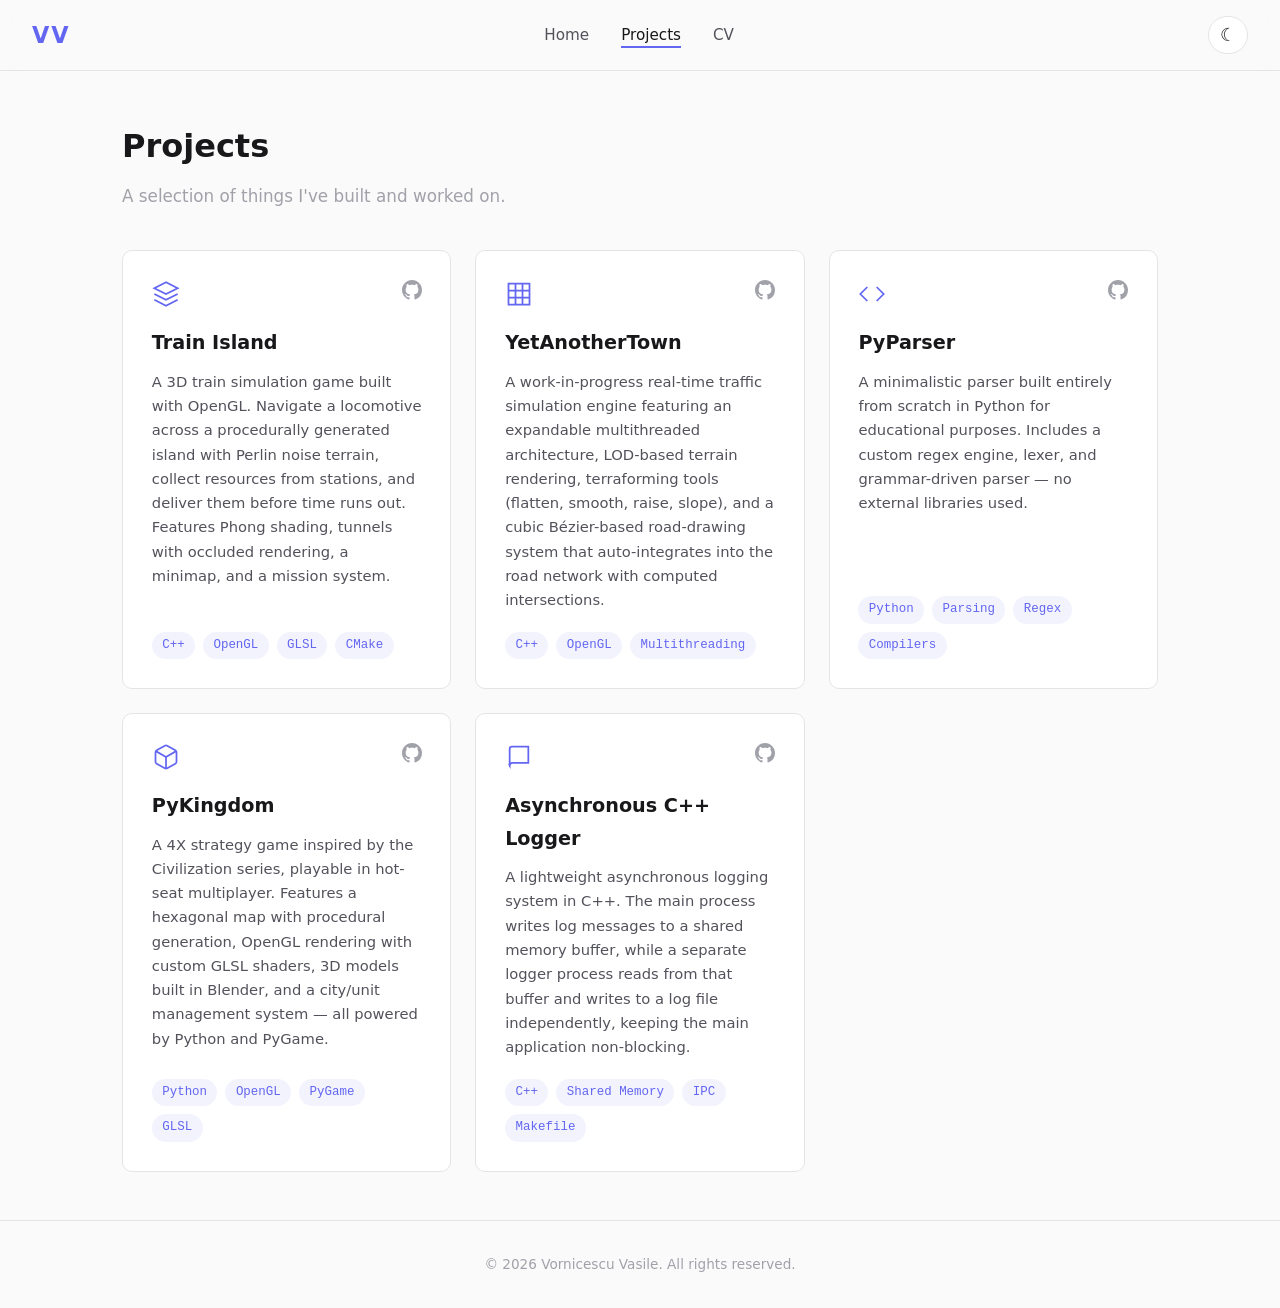
==== projects.html @ 759bb144 "upload" ====
<!DOCTYPE html>
<html lang="en" data-theme="dark">
<head>
    <meta charset="UTF-8">
    <meta name="viewport" content="width=device-width, initial-scale=1.0">
    <title>Projects — Vornicescu Vasile</title>
    <link rel="stylesheet" href="style.css">
</head>
<body>
    <nav class="navbar">
        <a href="index.html" class="nav-logo">VV</a>
        <ul class="nav-links">
            <li><a href="index.html">Home</a></li>
            <li><a href="projects.html" class="active">Projects</a></li>
            <li><a href="cv.html">CV</a></li>
        </ul>
        <button class="theme-toggle" id="themeToggle" aria-label="Toggle theme">
            <span class="icon-sun">&#9788;</span>
            <span class="icon-moon">&#9790;</span>
        </button>
    </nav>

    <main class="page-content">
        <h1 class="page-title">Projects</h1>
        <p class="page-subtitle">A selection of things I've built and worked on.</p>

        <div class="projects-grid">

            <!-- Project 1: Train Island -->
            <article class="project-card">
                <div class="project-header">
                    <svg class="project-icon" width="28" height="28" viewBox="0 0 24 24" fill="none" stroke="currentColor" stroke-width="1.5">
                        <path d="M12 2L2 7l10 5 10-5-10-5zM2 17l10 5 10-5M2 12l10 5 10-5"/>
                    </svg>
                    <div class="project-links">
                        <a href="https://github.com/vorni22/TrainIsland" target="_blank" aria-label="Source code">
                            <svg width="20" height="20" viewBox="0 0 24 24" fill="currentColor"><path d="M12 0C5.37 0 0 5.37 0 12c0 5.31 3.435 9.795 8.205 11.385.6.105.825-.255.825-.57 0-.285-.015-1.23-.015-2.235-3.015.555-3.795-.735-4.035-1.41-.135-.345-.72-1.41-1.23-1.695-.42-.225-1.02-.78-.015-.795.945-.015 1.62.87 1.845 1.23 1.08 1.815 2.805 1.305 3.495.99.105-.78.42-1.305.765-1.605-2.67-.3-5.46-1.335-5.46-5.925 0-1.305.465-2.385 1.23-3.225-.12-.3-.54-1.53.12-3.18 0 0 1.005-.315 3.3 1.23.96-.27 1.98-.405 3-.405s2.04.135 3 .405c2.295-1.56 3.3-1.23 3.3-1.23.66 1.65.24 2.88.12 3.18.765.84 1.23 1.905 1.23 3.225 0 4.605-2.805 5.625-5.475 5.925.435.375.81 1.095.81 2.22 0 1.605-.015 2.895-.015 3.3 0 .315.225.69.825.57A12.02 12.02 0 0024 12c0-6.63-5.37-12-12-12z"/></svg>
                        </a>
                    </div>
                </div>
                <h2 class="project-title">Train Island</h2>
                <p class="project-description">
                    A 3D train simulation game built with OpenGL. Navigate a locomotive across a
                    procedurally generated island with Perlin noise terrain, collect resources from
                    stations, and deliver them before time runs out. Features Phong shading,
                    tunnels with occluded rendering, a minimap, and a mission system.
                </p>
                <ul class="project-tech">
                    <li>C++</li>
                    <li>OpenGL</li>
                    <li>GLSL</li>
                    <li>CMake</li>
                </ul>
            </article>

            <!-- Project 2: YetAnotherTown -->
            <article class="project-card">
                <div class="project-header">
                    <svg class="project-icon" width="28" height="28" viewBox="0 0 24 24" fill="none" stroke="currentColor" stroke-width="1.5">
                        <path d="M3 3h18v18H3zM9 3v18M15 3v18M3 9h18M3 15h18"/>
                    </svg>
                    <div class="project-links">
                        <a href="https://github.com/vorni22/YetAnotherTown" target="_blank" aria-label="Source code">
                            <svg width="20" height="20" viewBox="0 0 24 24" fill="currentColor"><path d="M12 0C5.37 0 0 5.37 0 12c0 5.31 3.435 9.795 8.205 11.385.6.105.825-.255.825-.57 0-.285-.015-1.23-.015-2.235-3.015.555-3.795-.735-4.035-1.41-.135-.345-.72-1.41-1.23-1.695-.42-.225-1.02-.78-.015-.795.945-.015 1.62.87 1.845 1.23 1.08 1.815 2.805 1.305 3.495.99.105-.78.42-1.305.765-1.605-2.67-.3-5.46-1.335-5.46-5.925 0-1.305.465-2.385 1.23-3.225-.12-.3-.54-1.53.12-3.18 0 0 1.005-.315 3.3 1.23.96-.27 1.98-.405 3-.405s2.04.135 3 .405c2.295-1.56 3.3-1.23 3.3-1.23.66 1.65.24 2.88.12 3.18.765.84 1.23 1.905 1.23 3.225 0 4.605-2.805 5.625-5.475 5.925.435.375.81 1.095.81 2.22 0 1.605-.015 2.895-.015 3.3 0 .315.225.69.825.57A12.02 12.02 0 0024 12c0-6.63-5.37-12-12-12z"/></svg>
                        </a>
                    </div>
                </div>
                <h2 class="project-title">YetAnotherTown</h2>
                <p class="project-description">
                    A work-in-progress real-time traffic simulation engine featuring
                    an expandable multithreaded architecture, LOD-based terrain rendering,
                    terraforming tools (flatten, smooth, raise, slope), and a cubic
                    B&eacute;zier-based road-drawing system that auto-integrates into the
                    road network with computed intersections.
                </p>
                <ul class="project-tech">
                    <li>C++</li>
                    <li>OpenGL</li>
                    <li>Multithreading</li>
                </ul>
            </article>

            <!-- Project 3: PyParser -->
            <article class="project-card">
                <div class="project-header">
                    <svg class="project-icon" width="28" height="28" viewBox="0 0 24 24" fill="none" stroke="currentColor" stroke-width="1.5">
                        <path d="M16 18l6-6-6-6M8 6l-6 6 6 6"/>
                    </svg>
                    <div class="project-links">
                        <a href="https://github.com/vorni22/PyParser" target="_blank" aria-label="Source code">
                            <svg width="20" height="20" viewBox="0 0 24 24" fill="currentColor"><path d="M12 0C5.37 0 0 5.37 0 12c0 5.31 3.435 9.795 8.205 11.385.6.105.825-.255.825-.57 0-.285-.015-1.23-.015-2.235-3.015.555-3.795-.735-4.035-1.41-.135-.345-.72-1.41-1.23-1.695-.42-.225-1.02-.78-.015-.795.945-.015 1.62.87 1.845 1.23 1.08 1.815 2.805 1.305 3.495.99.105-.78.42-1.305.765-1.605-2.67-.3-5.46-1.335-5.46-5.925 0-1.305.465-2.385 1.23-3.225-.12-.3-.54-1.53.12-3.18 0 0 1.005-.315 3.3 1.23.96-.27 1.98-.405 3-.405s2.04.135 3 .405c2.295-1.56 3.3-1.23 3.3-1.23.66 1.65.24 2.88.12 3.18.765.84 1.23 1.905 1.23 3.225 0 4.605-2.805 5.625-5.475 5.925.435.375.81 1.095.81 2.22 0 1.605-.015 2.895-.015 3.3 0 .315.225.69.825.57A12.02 12.02 0 0024 12c0-6.63-5.37-12-12-12z"/></svg>
                        </a>
                    </div>
                </div>
                <h2 class="project-title">PyParser</h2>
                <p class="project-description">
                    A minimalistic parser built entirely from scratch in Python for
                    educational purposes. Includes a custom regex engine, lexer, and
                    grammar-driven parser &mdash; no external libraries used.
                </p>
                <ul class="project-tech">
                    <li>Python</li>
                    <li>Parsing</li>
                    <li>Regex</li>
                    <li>Compilers</li>
                </ul>
            </article>

            <!-- Project 4: PyKingdom -->
            <article class="project-card">
                <div class="project-header">
                    <svg class="project-icon" width="28" height="28" viewBox="0 0 24 24" fill="none" stroke="currentColor" stroke-width="1.5">
                        <path d="M21 16V8a2 2 0 00-1-1.73l-7-4a2 2 0 00-2 0l-7 4A2 2 0 003 8v8a2 2 0 001 1.73l7 4a2 2 0 002 0l7-4A2 2 0 0021 16z"/>
                        <polyline points="3.27 6.96 12 12.01 20.73 6.96"/>
                        <line x1="12" y1="22.08" x2="12" y2="12"/>
                    </svg>
                    <div class="project-links">
                        <a href="https://github.com/vorni22/PyKingdom" target="_blank" aria-label="Source code">
                            <svg width="20" height="20" viewBox="0 0 24 24" fill="currentColor"><path d="M12 0C5.37 0 0 5.37 0 12c0 5.31 3.435 9.795 8.205 11.385.6.105.825-.255.825-.57 0-.285-.015-1.23-.015-2.235-3.015.555-3.795-.735-4.035-1.41-.135-.345-.72-1.41-1.23-1.695-.42-.225-1.02-.78-.015-.795.945-.015 1.62.87 1.845 1.23 1.08 1.815 2.805 1.305 3.495.99.105-.78.42-1.305.765-1.605-2.67-.3-5.46-1.335-5.46-5.925 0-1.305.465-2.385 1.23-3.225-.12-.3-.54-1.53.12-3.18 0 0 1.005-.315 3.3 1.23.96-.27 1.98-.405 3-.405s2.04.135 3 .405c2.295-1.56 3.3-1.23 3.3-1.23.66 1.65.24 2.88.12 3.18.765.84 1.23 1.905 1.23 3.225 0 4.605-2.805 5.625-5.475 5.925.435.375.81 1.095.81 2.22 0 1.605-.015 2.895-.015 3.3 0 .315.225.69.825.57A12.02 12.02 0 0024 12c0-6.63-5.37-12-12-12z"/></svg>
                        </a>
                    </div>
                </div>
                <h2 class="project-title">PyKingdom</h2>
                <p class="project-description">
                    A 4X strategy game inspired by the Civilization series, playable in
                    hot-seat multiplayer. Features a hexagonal map with procedural generation,
                    OpenGL rendering with custom GLSL shaders, 3D models built in Blender,
                    and a city/unit management system &mdash; all powered by Python and PyGame.
                </p>
                <ul class="project-tech">
                    <li>Python</li>
                    <li>OpenGL</li>
                    <li>PyGame</li>
                    <li>GLSL</li>
                </ul>
            </article>

            <!-- Project 5: AsynchronousCppLogger -->
            <article class="project-card">
                <div class="project-header">
                    <svg class="project-icon" width="28" height="28" viewBox="0 0 24 24" fill="none" stroke="currentColor" stroke-width="1.5">
                        <path d="M4 19.5A2.5 2.5 0 016.5 17H20M4 19.5A2.5 2.5 0 014 17V5a2 2 0 012-2h14v14H6.5A2.5 2.5 0 004 19.5z"/>
                    </svg>
                    <div class="project-links">
                        <a href="https://github.com/vorni22/AsynchronousCppLogger" target="_blank" aria-label="Source code">
                            <svg width="20" height="20" viewBox="0 0 24 24" fill="currentColor"><path d="M12 0C5.37 0 0 5.37 0 12c0 5.31 3.435 9.795 8.205 11.385.6.105.825-.255.825-.57 0-.285-.015-1.23-.015-2.235-3.015.555-3.795-.735-4.035-1.41-.135-.345-.72-1.41-1.23-1.695-.42-.225-1.02-.78-.015-.795.945-.015 1.62.87 1.845 1.23 1.08 1.815 2.805 1.305 3.495.99.105-.78.42-1.305.765-1.605-2.67-.3-5.46-1.335-5.46-5.925 0-1.305.465-2.385 1.23-3.225-.12-.3-.54-1.53.12-3.18 0 0 1.005-.315 3.3 1.23.96-.27 1.98-.405 3-.405s2.04.135 3 .405c2.295-1.56 3.3-1.23 3.3-1.23.66 1.65.24 2.88.12 3.18.765.84 1.23 1.905 1.23 3.225 0 4.605-2.805 5.625-5.475 5.925.435.375.81 1.095.81 2.22 0 1.605-.015 2.895-.015 3.3 0 .315.225.69.825.57A12.02 12.02 0 0024 12c0-6.63-5.37-12-12-12z"/></svg>
                        </a>
                    </div>
                </div>
                <h2 class="project-title">Asynchronous C++ Logger</h2>
                <p class="project-description">
                    A lightweight asynchronous logging system in C++. The main process writes
                    log messages to a shared memory buffer, while a separate logger process
                    reads from that buffer and writes to a log file independently,
                    keeping the main application non-blocking.
                </p>
                <ul class="project-tech">
                    <li>C++</li>
                    <li>Shared Memory</li>
                    <li>IPC</li>
                    <li>Makefile</li>
                </ul>
            </article>

        </div>
    </main>

    <footer class="footer">
        <p>&copy; 2026 Vornicescu Vasile. All rights reserved.</p>
    </footer>

    <script src="main.js"></script>
</body>
</html>
---- style.css ----
/* ===== CSS Custom Properties (Theme Tokens) ===== */
:root {
    /* Shared */
    --font-sans: 'Segoe UI', system-ui, -apple-system, sans-serif;
    --font-mono: 'Cascadia Code', 'Fira Code', 'Consolas', monospace;
    --max-width: 1100px;
    --radius: 10px;
    --transition: 0.3s ease;
}

/* ---------- Dark Theme (default) ---------- */
[data-theme="dark"] {
    --bg-primary: #0a0a0f;
    --bg-secondary: #12121a;
    --bg-card: #16161f;
    --bg-card-hover: #1e1e2a;
    --text-primary: #e4e4e7;
    --text-secondary: #a1a1aa;
    --text-muted: #71717a;
    --accent: #818cf8;
    --accent-hover: #6366f1;
    --accent-subtle: rgba(129, 140, 248, 0.1);
    --border: #27272a;
    --border-hover: #3f3f46;
    --shadow: 0 4px 24px rgba(0, 0, 0, 0.4);
    --nav-bg: rgba(10, 10, 15, 0.85);
}

/* ---------- Light Theme ---------- */
[data-theme="light"] {
    --bg-primary: #fafafa;
    --bg-secondary: #f4f4f5;
    --bg-card: #ffffff;
    --bg-card-hover: #f9f9fb;
    --text-primary: #18181b;
    --text-secondary: #52525b;
    --text-muted: #a1a1aa;
    --accent: #6366f1;
    --accent-hover: #4f46e5;
    --accent-subtle: rgba(99, 102, 241, 0.08);
    --border: #e4e4e7;
    --border-hover: #d4d4d8;
    --shadow: 0 4px 24px rgba(0, 0, 0, 0.06);
    --nav-bg: rgba(250, 250, 250, 0.85);
}

/* ===== Reset & Base ===== */
*, *::before, *::after {
    margin: 0;
    padding: 0;
    box-sizing: border-box;
}

html {
    scroll-behavior: smooth;
}

body {
    font-family: var(--font-sans);
    background: var(--bg-primary);
    color: var(--text-primary);
    line-height: 1.7;
    transition: background var(--transition), color var(--transition);
    min-height: 100vh;
    display: flex;
    flex-direction: column;
}

a {
    color: var(--accent);
    text-decoration: none;
    transition: color var(--transition);
}

a:hover {
    color: var(--accent-hover);
}

/* ===== Navbar ===== */
.navbar {
    position: sticky;
    top: 0;
    z-index: 100;
    display: flex;
    align-items: center;
    justify-content: space-between;
    padding: 1rem 2rem;
    background: var(--nav-bg);
    backdrop-filter: blur(12px);
    border-bottom: 1px solid var(--border);
    transition: background var(--transition), border-color var(--transition);
}

.nav-logo {
    font-size: 1.4rem;
    font-weight: 700;
    color: var(--accent);
    letter-spacing: 2px;
}

.nav-logo:hover {
    color: var(--accent-hover);
}

.nav-links {
    display: flex;
    list-style: none;
    gap: 2rem;
}

.nav-links a {
    color: var(--text-secondary);
    font-weight: 500;
    font-size: 0.95rem;
    position: relative;
    padding-bottom: 4px;
}

.nav-links a::after {
    content: '';
    position: absolute;
    bottom: 0;
    left: 0;
    width: 0;
    height: 2px;
    background: var(--accent);
    transition: width var(--transition);
}

.nav-links a:hover,
.nav-links a.active {
    color: var(--text-primary);
}

.nav-links a:hover::after,
.nav-links a.active::after {
    width: 100%;
}

/* Theme Toggle */
.theme-toggle {
    background: var(--bg-card);
    border: 1px solid var(--border);
    border-radius: 50px;
    cursor: pointer;
    padding: 0.45rem 0.7rem;
    font-size: 1.15rem;
    color: var(--text-primary);
    transition: background var(--transition), border-color var(--transition);
    display: flex;
    align-items: center;
}

.theme-toggle:hover {
    border-color: var(--accent);
    background: var(--accent-subtle);
}

[data-theme="dark"] .icon-sun { display: inline; }
[data-theme="dark"] .icon-moon { display: none; }
[data-theme="light"] .icon-sun { display: none; }
[data-theme="light"] .icon-moon { display: inline; }

/* ===== Hero Section (Home) ===== */
.hero {
    flex: 1;
    display: flex;
    align-items: center;
    justify-content: center;
    padding: 4rem 2rem;
}

.hero-content {
    max-width: 640px;
    text-align: center;
}

.hero-greeting {
    font-size: 1.1rem;
    color: var(--accent);
    font-weight: 500;
    margin-bottom: 0.5rem;
}

.hero-name {
    font-size: clamp(2.2rem, 5vw, 3.5rem);
    font-weight: 800;
    line-height: 1.15;
    margin-bottom: 0.5rem;
    background: linear-gradient(135deg, var(--text-primary) 0%, var(--accent) 100%);
    -webkit-background-clip: text;
    -webkit-text-fill-color: transparent;
    background-clip: text;
}

.hero-tagline {
    font-size: 1.25rem;
    color: var(--text-secondary);
    margin-bottom: 1.5rem;
}

.hero-description {
    color: var(--text-muted);
    font-size: 1.05rem;
    margin-bottom: 2rem;
    max-width: 500px;
    margin-left: auto;
    margin-right: auto;
}

.hero-cta {
    display: flex;
    gap: 1rem;
    justify-content: center;
    margin-bottom: 2.5rem;
}

/* Buttons */
.btn {
    display: inline-flex;
    align-items: center;
    padding: 0.7rem 1.6rem;
    border-radius: var(--radius);
    font-weight: 600;
    font-size: 0.95rem;
    transition: all var(--transition);
    cursor: pointer;
    border: none;
}

.btn-primary {
    background: var(--accent);
    color: #fff;
}

.btn-primary:hover {
    background: var(--accent-hover);
    color: #fff;
    transform: translateY(-2px);
    box-shadow: 0 4px 16px rgba(99, 102, 241, 0.3);
}

.btn-secondary {
    background: transparent;
    color: var(--text-primary);
    border: 1px solid var(--border);
}

.btn-secondary:hover {
    border-color: var(--accent);
    color: var(--accent);
    transform: translateY(-2px);
}

.btn-sm {
    padding: 0.5rem 1.2rem;
    font-size: 0.85rem;
}

/* Social Links */
.social-links {
    display: flex;
    gap: 1.2rem;
    justify-content: center;
}

.social-links a {
    color: var(--text-muted);
    transition: color var(--transition), transform var(--transition);
}

.social-links a:hover {
    color: var(--accent);
    transform: translateY(-3px);
}

/* ===== Page Content (Projects & CV) ===== */
.page-content {
    flex: 1;
    max-width: var(--max-width);
    margin: 0 auto;
    padding: 3rem 2rem;
    width: 100%;
}

.page-title {
    font-size: 2rem;
    font-weight: 800;
    margin-bottom: 0.5rem;
}

.page-subtitle {
    color: var(--text-muted);
    font-size: 1.05rem;
    margin-bottom: 2.5rem;
}

/* ===== Projects Grid ===== */
.projects-grid {
    display: grid;
    grid-template-columns: repeat(auto-fill, minmax(300px, 1fr));
    gap: 1.5rem;
}

.project-card {
    background: var(--bg-card);
    border: 1px solid var(--border);
    border-radius: var(--radius);
    padding: 1.8rem;
    transition: all var(--transition);
    display: flex;
    flex-direction: column;
}

.project-card:hover {
    background: var(--bg-card-hover);
    border-color: var(--border-hover);
    transform: translateY(-4px);
    box-shadow: var(--shadow);
}

.project-header {
    display: flex;
    justify-content: space-between;
    align-items: flex-start;
    margin-bottom: 1.2rem;
}

.project-icon {
    color: var(--accent);
}

.project-links {
    display: flex;
    gap: 0.8rem;
}

.project-links a {
    color: var(--text-muted);
    transition: color var(--transition);
}

.project-links a:hover {
    color: var(--accent);
}

.project-title {
    font-size: 1.2rem;
    font-weight: 700;
    margin-bottom: 0.6rem;
    color: var(--text-primary);
}

.project-description {
    color: var(--text-secondary);
    font-size: 0.92rem;
    line-height: 1.65;
    flex: 1;
    margin-bottom: 1.2rem;
}

.project-tech {
    display: flex;
    flex-wrap: wrap;
    gap: 0.5rem;
    list-style: none;
}

.project-tech li {
    font-size: 0.78rem;
    font-family: var(--font-mono);
    color: var(--accent);
    background: var(--accent-subtle);
    padding: 0.2rem 0.65rem;
    border-radius: 50px;
}

/* ===== CV Page ===== */
.cv-header {
    display: flex;
    justify-content: space-between;
    align-items: center;
    margin-bottom: 2.5rem;
    flex-wrap: wrap;
    gap: 1rem;
}

.cv-header .page-title {
    margin-bottom: 0;
}

.cv-content {
    max-width: 800px;
}

.cv-section {
    margin-bottom: 2.5rem;
}

.cv-section-title {
    font-size: 1.15rem;
    font-weight: 700;
    text-transform: uppercase;
    letter-spacing: 1.5px;
    color: var(--accent);
    margin-bottom: 1rem;
    padding-bottom: 0.5rem;
    border-bottom: 2px solid var(--border);
}

.cv-section-body p {
    color: var(--text-secondary);
    line-height: 1.8;
}

.cv-entry {
    margin-bottom: 1.8rem;
}

.cv-entry:last-child {
    margin-bottom: 0;
}

.cv-entry-header {
    display: flex;
    justify-content: space-between;
    align-items: flex-start;
    margin-bottom: 0.5rem;
    flex-wrap: wrap;
    gap: 0.5rem;
}

.cv-entry-title {
    font-size: 1.05rem;
    font-weight: 700;
    color: var(--text-primary);
}

.cv-entry-org {
    color: var(--text-secondary);
    font-size: 0.95rem;
}

.cv-entry-date {
    font-size: 0.85rem;
    font-family: var(--font-mono);
    color: var(--text-muted);
    white-space: nowrap;
}

.cv-entry-details {
    list-style: none;
    padding-left: 1rem;
}

.cv-entry-details li {
    color: var(--text-secondary);
    font-size: 0.93rem;
    position: relative;
    padding-left: 1rem;
    margin-bottom: 0.3rem;
}

.cv-entry-details li::before {
    content: '▸';
    position: absolute;
    left: 0;
    color: var(--accent);
}

/* Skills Grid */
.skills-grid {
    display: grid;
    grid-template-columns: repeat(auto-fill, minmax(200px, 1fr));
    gap: 1.5rem;
}

.skill-category h3 {
    font-size: 0.95rem;
    font-weight: 600;
    color: var(--text-primary);
    margin-bottom: 0.5rem;
}

.skill-list {
    list-style: none;
}

.skill-list li {
    color: var(--text-secondary);
    font-size: 0.9rem;
    padding: 0.2rem 0;
    position: relative;
    padding-left: 1rem;
}

.skill-list li::before {
    content: '•';
    position: absolute;
    left: 0;
    color: var(--accent);
}

/* ===== Footer ===== */
.footer {
    text-align: center;
    padding: 2rem;
    border-top: 1px solid var(--border);
    color: var(--text-muted);
    font-size: 0.85rem;
    transition: border-color var(--transition);
}

/* ===== Animations ===== */
@keyframes fadeInUp {
    from {
        opacity: 0;
        transform: translateY(20px);
    }
    to {
        opacity: 1;
        transform: translateY(0);
    }
}

.hero-content {
    animation: fadeInUp 0.6s ease-out;
}

.project-card {
    animation: fadeInUp 0.5s ease-out both;
}

.project-card:nth-child(1) { animation-delay: 0.1s; }
.project-card:nth-child(2) { animation-delay: 0.2s; }
.project-card:nth-child(3) { animation-delay: 0.3s; }
.project-card:nth-child(4) { animation-delay: 0.4s; }
.project-card:nth-child(5) { animation-delay: 0.5s; }

.cv-section {
    animation: fadeInUp 0.5s ease-out both;
}

.cv-section:nth-child(1) { animation-delay: 0.1s; }
.cv-section:nth-child(2) { animation-delay: 0.15s; }
.cv-section:nth-child(3) { animation-delay: 0.2s; }
.cv-section:nth-child(4) { animation-delay: 0.25s; }
.cv-section:nth-child(5) { animation-delay: 0.3s; }

/* ===== Responsive ===== */
@media (max-width: 768px) {
    .navbar {
        padding: 0.8rem 1.2rem;
    }

    .nav-links {
        gap: 1.2rem;
    }

    .nav-links a {
        font-size: 0.85rem;
    }

    .hero {
        padding: 3rem 1.5rem;
    }

    .hero-cta {
        flex-direction: column;
        align-items: center;
    }

    .page-content {
        padding: 2rem 1.2rem;
    }

    .projects-grid {
        grid-template-columns: 1fr;
    }

    .cv-entry-header {
        flex-direction: column;
    }

    .skills-grid {
        grid-template-columns: 1fr 1fr;
    }

    .cv-header {
        flex-direction: column;
        align-items: flex-start;
    }
}

@media (max-width: 480px) {
    .nav-links {
        gap: 0.8rem;
    }

    .skills-grid {
        grid-template-columns: 1fr;
    }
}
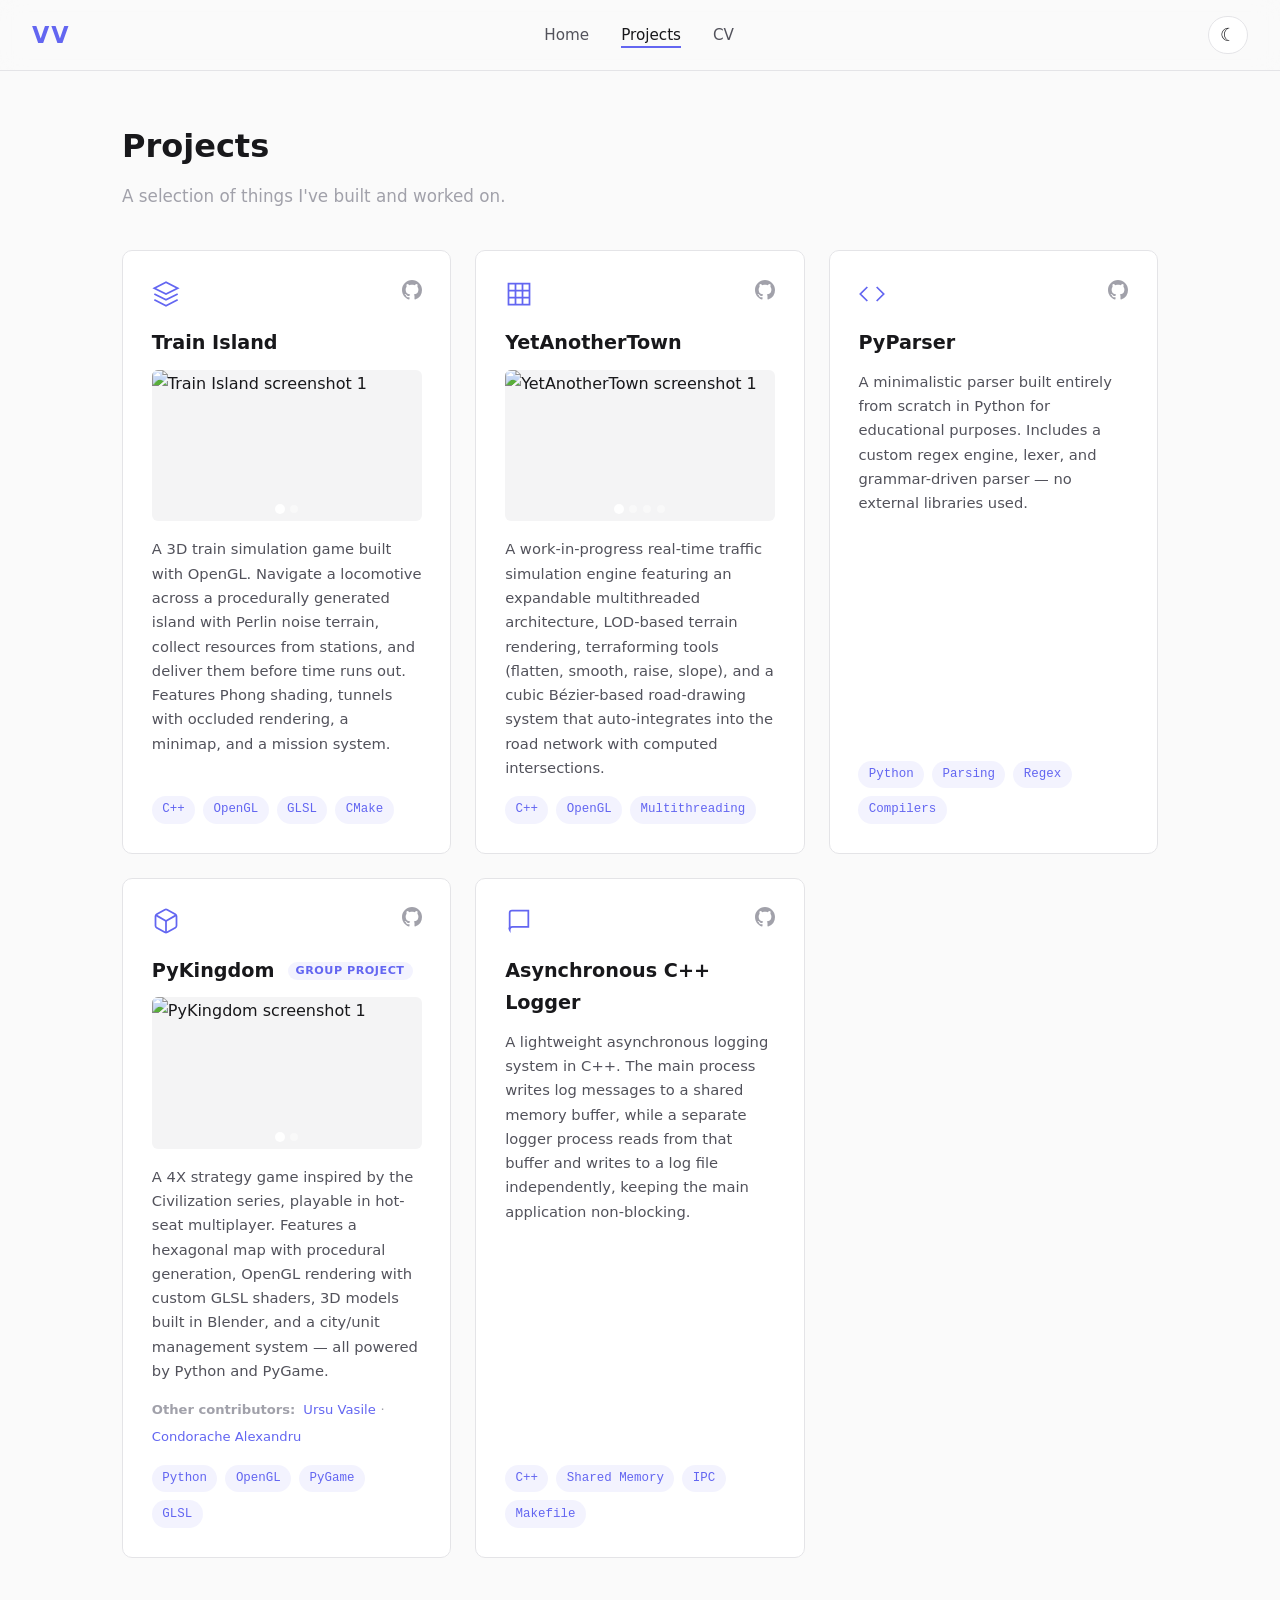
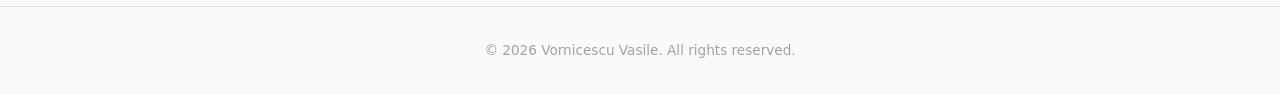
==== commit 8e107229: "Project images" ====
--- a/projects.html
+++ b/projects.html
@@ -39,6 +39,11 @@
                     </div>
                 </div>
                 <h2 class="project-title">Train Island</h2>
+                <div class="project-carousel">
+                    <img src="https://raw.githubusercontent.com/vorni22/TrainIsland/main/Trains0.png" alt="Train Island screenshot 1" class="carousel-img active" loading="lazy">
+                    <img src="https://raw.githubusercontent.com/vorni22/TrainIsland/main/Trains1.png" alt="Train Island screenshot 2" class="carousel-img" loading="lazy">
+                    <div class="carousel-dots"></div>
+                </div>
                 <p class="project-description">
                     A 3D train simulation game built with OpenGL. Navigate a locomotive across a
                     procedurally generated island with Perlin noise terrain, collect resources from
@@ -66,6 +71,13 @@
                     </div>
                 </div>
                 <h2 class="project-title">YetAnotherTown</h2>
+                <div class="project-carousel">
+                    <img src="https://raw.githubusercontent.com/vorni22/YetAnotherTown/main/showcase_7.png" alt="YetAnotherTown screenshot 1" class="carousel-img active" loading="lazy">
+                    <img src="https://raw.githubusercontent.com/vorni22/YetAnotherTown/main/showcase_8.png" alt="YetAnotherTown screenshot 2" class="carousel-img" loading="lazy">
+                    <img src="https://raw.githubusercontent.com/vorni22/YetAnotherTown/main/showcase_0.png" alt="YetAnotherTown screenshot 3" class="carousel-img" loading="lazy">
+                    <img src="https://raw.githubusercontent.com/vorni22/YetAnotherTown/main/showcase_1.png" alt="YetAnotherTown screenshot 4" class="carousel-img" loading="lazy">
+                    <div class="carousel-dots"></div>
+                </div>
                 <p class="project-description">
                     A work-in-progress real-time traffic simulation engine featuring
                     an expandable multithreaded architecture, LOD-based terrain rendering,
@@ -120,13 +132,24 @@
                         </a>
                     </div>
                 </div>
-                <h2 class="project-title">PyKingdom</h2>
+                <h2 class="project-title">PyKingdom <span class="project-badge">Group Project</span></h2>
+                <div class="project-carousel">
+                    <img src="https://raw.githubusercontent.com/vorni22/PyKingdom/main/Assets/Screenshot_01.png" alt="PyKingdom screenshot 1" class="carousel-img active" loading="lazy">
+                    <img src="https://raw.githubusercontent.com/vorni22/PyKingdom/main/Assets/Screenshot_02.png" alt="PyKingdom screenshot 2" class="carousel-img" loading="lazy">
+                    <div class="carousel-dots"></div>
+                </div>
                 <p class="project-description">
                     A 4X strategy game inspired by the Civilization series, playable in
                     hot-seat multiplayer. Features a hexagonal map with procedural generation,
                     OpenGL rendering with custom GLSL shaders, 3D models built in Blender,
                     and a city/unit management system &mdash; all powered by Python and PyGame.
                 </p>
+                <div class="project-contributors">
+                    <span class="contributors-label">Other contributors:</span>
+                    <a href="https://github.com/BadHero17" target="_blank">Ursu Vasile</a>
+                    <span class="contributor-sep">&middot;</span>
+                    <a href="https://github.com/SanduCondorache" target="_blank">Condorache Alexandru</a>
+                </div>
                 <ul class="project-tech">
                     <li>Python</li>
                     <li>OpenGL</li>
--- a/style.css
+++ b/style.css
@@ -344,6 +344,60 @@
     color: var(--accent);
 }
 
+/* Project Image Carousel */
+.project-carousel {
+    position: relative;
+    width: 100%;
+    aspect-ratio: 16 / 9;
+    border-radius: 6px;
+    overflow: hidden;
+    margin-bottom: 1rem;
+    background: var(--bg-secondary);
+}
+
+.carousel-img {
+    position: absolute;
+    inset: 0;
+    width: 100%;
+    height: 100%;
+    object-fit: cover;
+    opacity: 0;
+    transition: opacity 0.6s ease;
+}
+
+.carousel-img.active {
+    opacity: 1;
+}
+
+.carousel-dots {
+    position: absolute;
+    bottom: 8px;
+    left: 50%;
+    transform: translateX(-50%);
+    display: flex;
+    gap: 6px;
+}
+
+.carousel-dot {
+    width: 8px;
+    height: 8px;
+    border-radius: 50%;
+    background: rgba(255, 255, 255, 0.4);
+    border: none;
+    padding: 0;
+    cursor: pointer;
+    transition: background var(--transition), transform var(--transition);
+}
+
+.carousel-dot.active {
+    background: #fff;
+    transform: scale(1.25);
+}
+
+.carousel-dot:hover {
+    background: rgba(255, 255, 255, 0.8);
+}
+
 .project-title {
     font-size: 1.2rem;
     font-weight: 700;
@@ -356,7 +410,51 @@
     font-size: 0.92rem;
     line-height: 1.65;
     flex: 1;
-    margin-bottom: 1.2rem;
+    margin-bottom: 1rem;
+}
+
+/* Project Badge */
+.project-badge {
+    font-size: 0.7rem;
+    font-weight: 600;
+    text-transform: uppercase;
+    letter-spacing: 0.5px;
+    background: var(--accent-subtle);
+    color: var(--accent);
+    padding: 0.15rem 0.5rem;
+    border-radius: 50px;
+    vertical-align: middle;
+    margin-left: 0.4rem;
+}
+
+/* Project Contributors */
+.project-contributors {
+    display: flex;
+    align-items: center;
+    flex-wrap: wrap;
+    gap: 0.3rem;
+    margin-bottom: 1rem;
+    font-size: 0.82rem;
+}
+
+.contributors-label {
+    color: var(--text-muted);
+    font-weight: 600;
+    margin-right: 0.2rem;
+}
+
+.project-contributors a {
+    color: var(--accent);
+    font-weight: 500;
+}
+
+.project-contributors a:hover {
+    color: var(--accent-hover);
+    text-decoration: underline;
+}
+
+.contributor-sep {
+    color: var(--text-muted);
 }
 
 .project-tech {
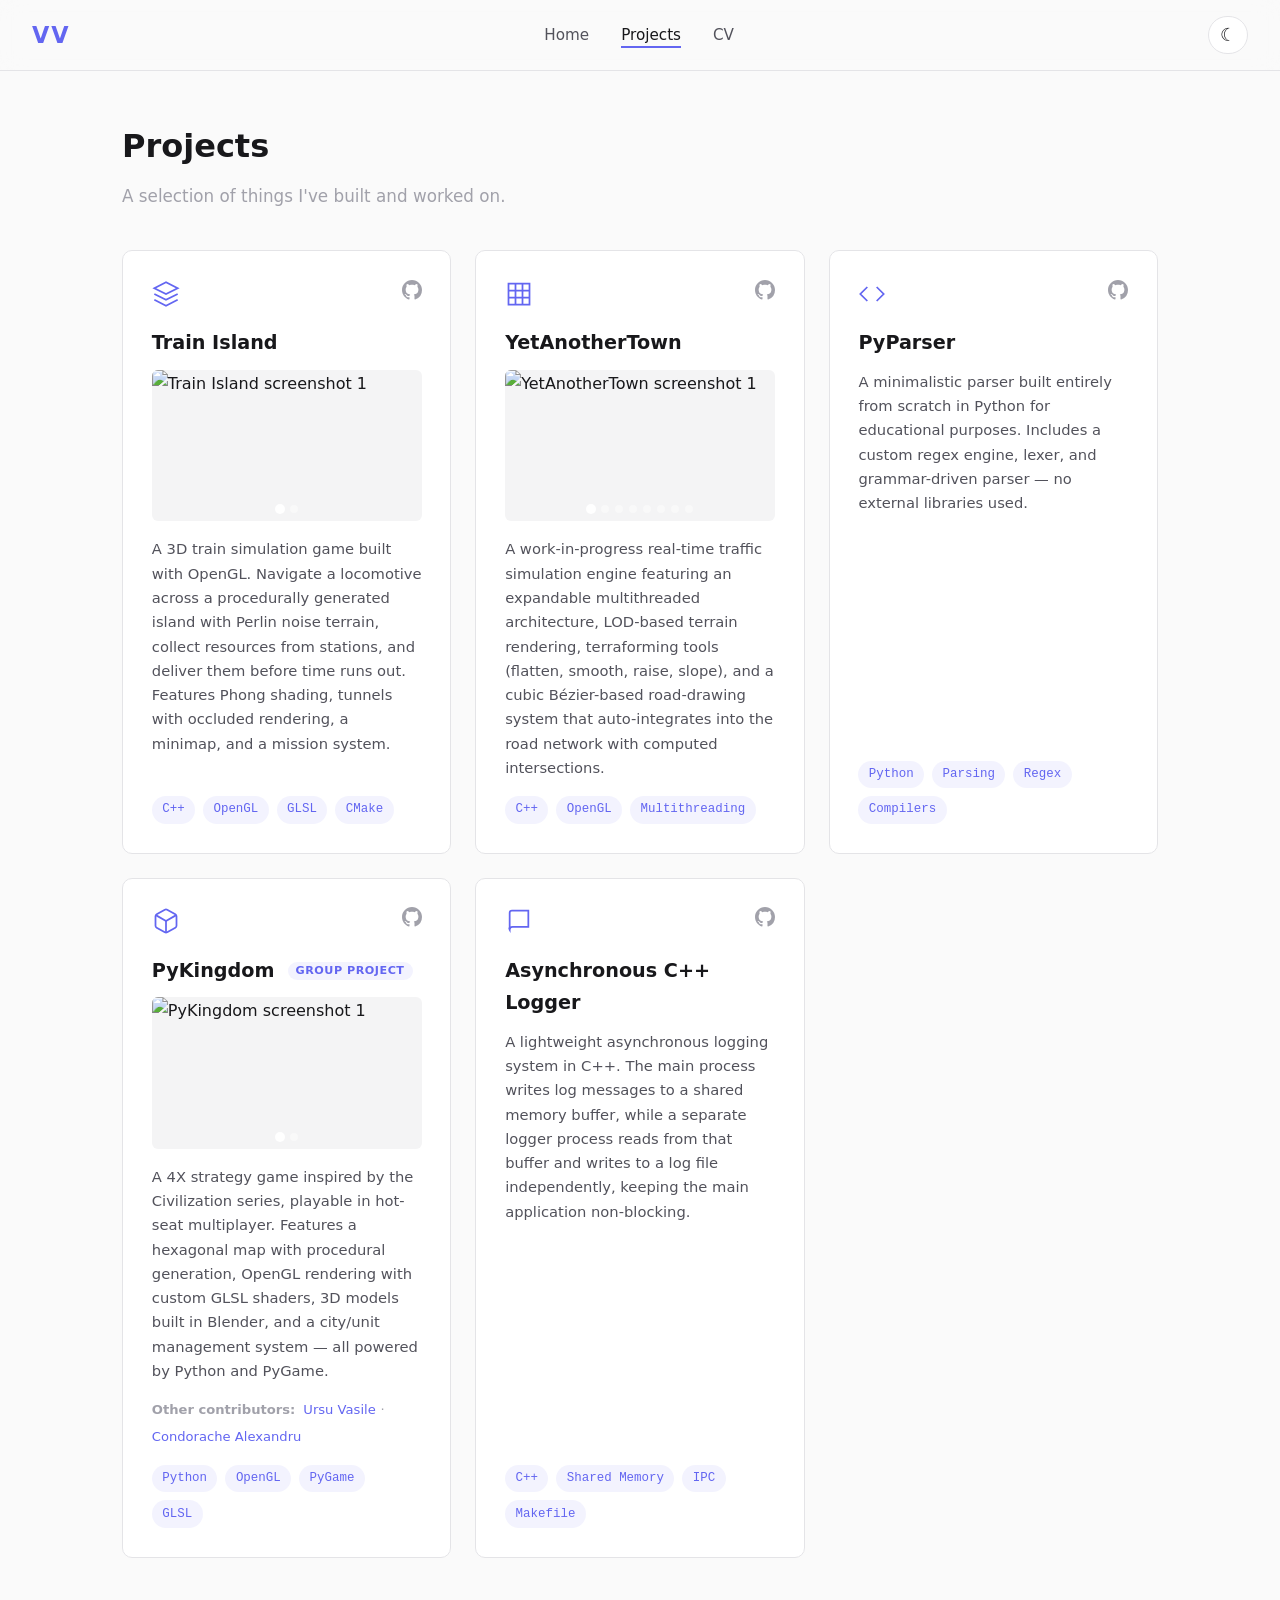
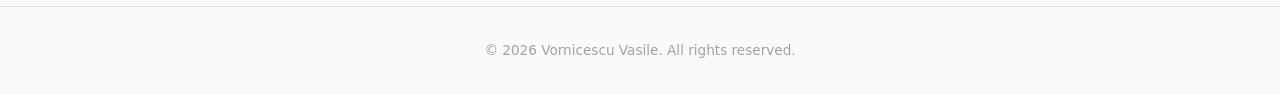
==== commit 598ab48e: "additional images" ====
--- a/projects.html
+++ b/projects.html
@@ -76,6 +76,10 @@
                     <img src="https://raw.githubusercontent.com/vorni22/YetAnotherTown/main/showcase_8.png" alt="YetAnotherTown screenshot 2" class="carousel-img" loading="lazy">
                     <img src="https://raw.githubusercontent.com/vorni22/YetAnotherTown/main/showcase_0.png" alt="YetAnotherTown screenshot 3" class="carousel-img" loading="lazy">
                     <img src="https://raw.githubusercontent.com/vorni22/YetAnotherTown/main/showcase_1.png" alt="YetAnotherTown screenshot 4" class="carousel-img" loading="lazy">
+                    <img src="https://raw.githubusercontent.com/vorni22/YetAnotherTown/main/showcase_2.png" alt="YetAnotherTown screenshot 5" class="carousel-img" loading="lazy">
+                    <img src="https://raw.githubusercontent.com/vorni22/YetAnotherTown/main/showcase_3.png" alt="YetAnotherTown screenshot 6" class="carousel-img" loading="lazy">
+                    <img src="https://raw.githubusercontent.com/vorni22/YetAnotherTown/main/showcase_4.png" alt="YetAnotherTown screenshot 7" class="carousel-img" loading="lazy">
+                    <img src="https://raw.githubusercontent.com/vorni22/YetAnotherTown/main/showcase_5.png" alt="YetAnotherTown screenshot 8" class="carousel-img" loading="lazy">
                     <div class="carousel-dots"></div>
                 </div>
                 <p class="project-description">
